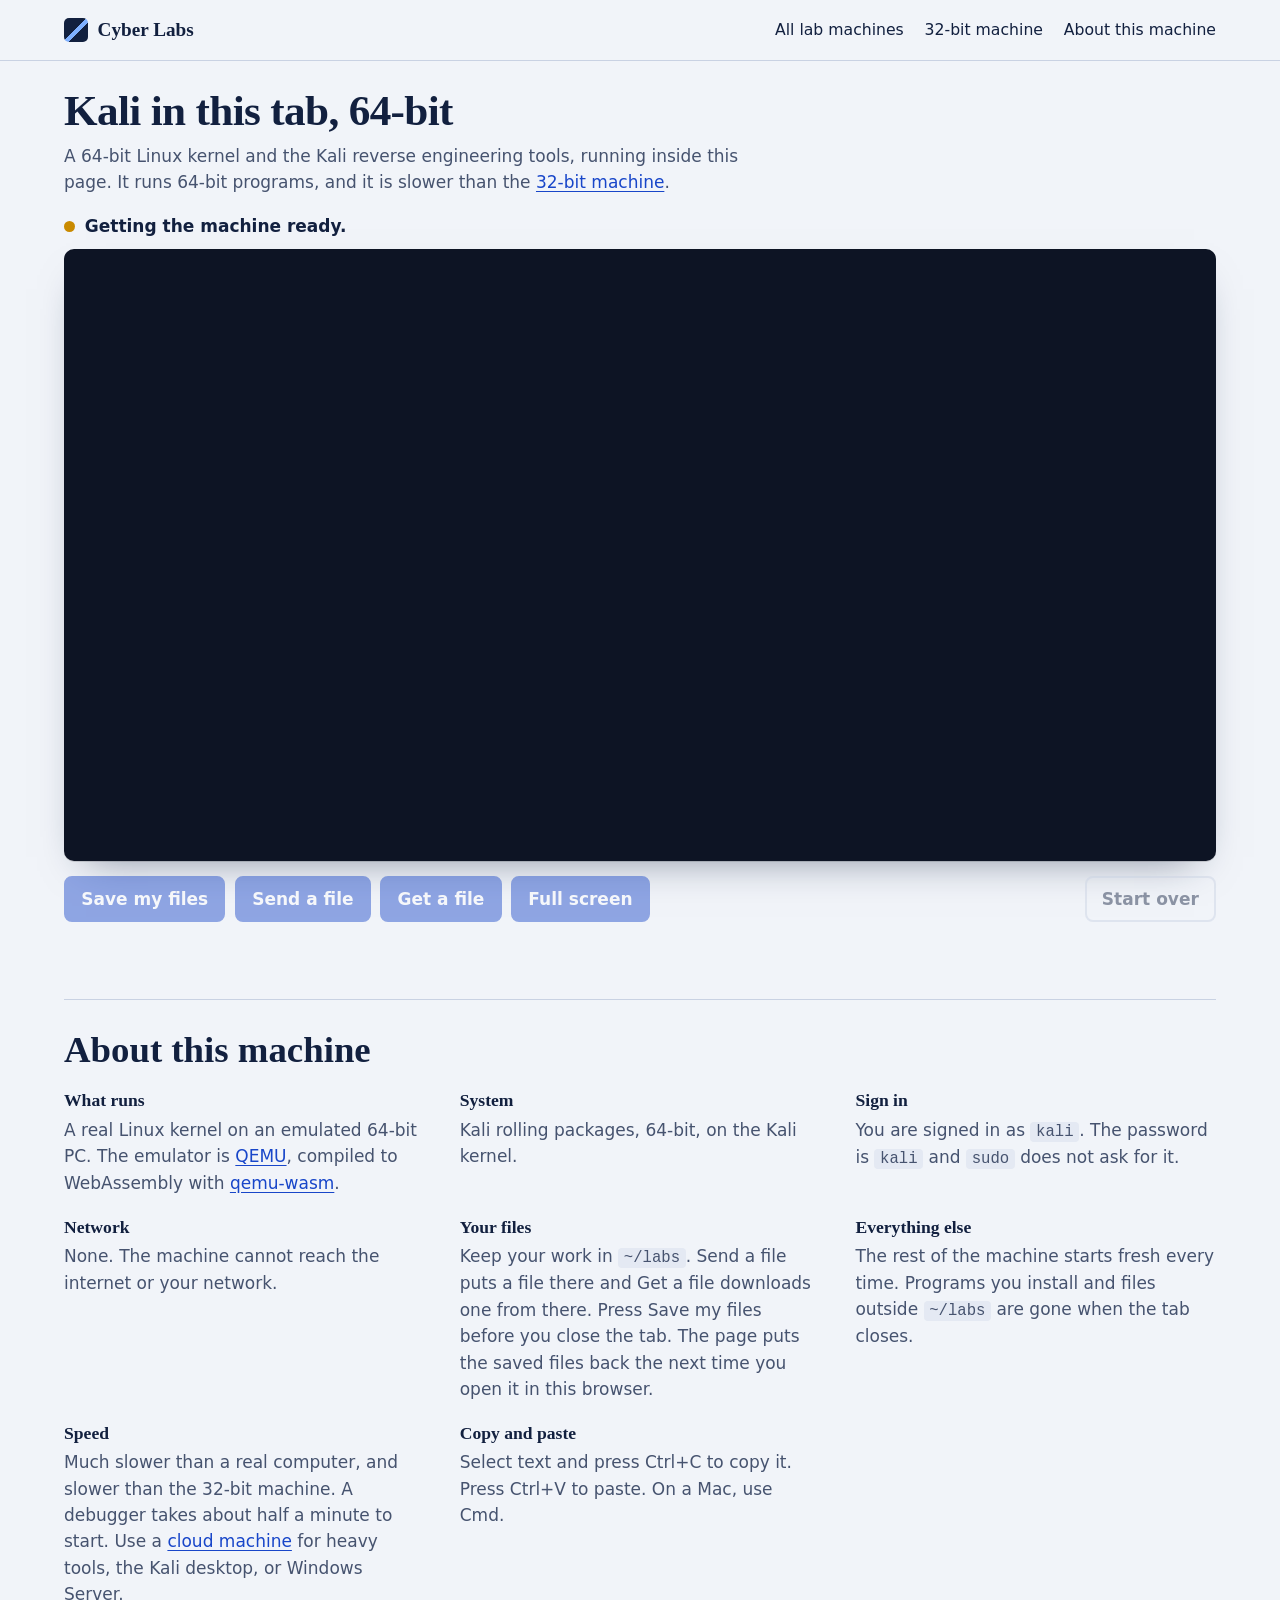
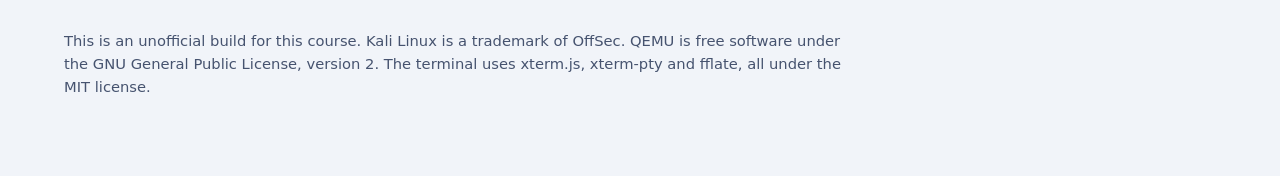
==== docs/kali-browser64/index.html @ 0356925c "Add Kali in this tab, 64-bit (QEMU compiled to WebAssembly) Keeps the 32-bit v86 machine and adds a " ====
<!doctype html>
<html lang="en">
<head>
<meta charset="utf-8">
<meta name="viewport" content="width=device-width, initial-scale=1">
<title>Kali in this tab, 64-bit: a Linux kernel running in your browser</title>
<meta name="description" content="Kali Linux reverse engineering tools on a real 64-bit Linux kernel that runs inside this browser tab. No account, no install, no time limit.">
<meta name="color-scheme" content="light">
<link rel="icon" href="../assets/favicon.svg" type="image/svg+xml">
<link rel="stylesheet" href="../styles.css">
<link rel="stylesheet" href="xterm/xterm.css">
<link rel="stylesheet" href="../kali-browser/vm.css">
</head>
<body class="vm-page">

<header class="top">
  <div class="wrap top-row">
    <p class="brand"><a class="brand-link" href="../"><span class="brand-mark" aria-hidden="true"></span><span>Cyber Labs</span></a></p>
    <nav aria-label="Shortcuts">
      <a href="../#machines">All lab machines</a>
      <a href="../kali-browser/">32-bit machine</a>
      <a href="#about">About this machine</a>
    </nav>
  </div>
</header>

<main class="wrap vm-main">
  <div class="vm-head">
    <h1>Kali in this tab, 64-bit</h1>
    <p class="vm-lede">A 64-bit Linux kernel and the Kali reverse engineering tools, running inside this page. It runs 64-bit programs, and it is slower than the <a href="../kali-browser/">32-bit machine</a>.</p>
  </div>

  <p class="vm-status" id="status" role="status" aria-live="polite"><span class="vm-dot" id="status-dot"></span><span id="status-text">Getting the machine ready.</span></p>
  <div class="vm-progress" id="progress" hidden><div id="progress-bar"></div></div>

  <div class="vm-screen" id="screen">
    <div id="terminal" aria-label="Kali terminal"></div>
  </div>

  <div class="vm-controls" id="controls">
    <button type="button" id="btn-save" disabled>Save my files</button>
    <button type="button" id="btn-send" disabled>Send a file</button>
    <button type="button" id="btn-get" disabled>Get a file</button>
    <button type="button" id="btn-full" disabled>Full screen</button>
    <button type="button" id="btn-reset" class="quiet" disabled>Start over</button>
    <input type="file" id="file-input" multiple hidden>
  </div>
  <p class="vm-note" id="note" aria-live="polite"></p>

  <section class="vm-about" id="about">
    <h2>About this machine</h2>
    <dl class="vm-facts">
      <div><dt>What runs</dt><dd>A real Linux kernel on an emulated 64-bit PC. The emulator is <a href="https://www.qemu.org/" target="_blank" rel="noopener">QEMU</a>, compiled to WebAssembly with <a href="https://github.com/ktock/qemu-wasm" target="_blank" rel="noopener">qemu-wasm</a>.</dd></div>
      <div><dt>System</dt><dd id="fact-system">Kali rolling packages, 64-bit, on the Kali kernel.</dd></div>
      <div><dt>Sign in</dt><dd>You are signed in as <code>kali</code>. The password is <code>kali</code> and <code>sudo</code> does not ask for it.</dd></div>
      <div><dt>Network</dt><dd>None. The machine cannot reach the internet or your network.</dd></div>
      <div><dt>Your files</dt><dd>Keep your work in <code>~/labs</code>. Send a file puts a file there and Get a file downloads one from there. Press Save my files before you close the tab. The page puts the saved files back the next time you open it in this browser.</dd></div>
      <div><dt>Everything else</dt><dd>The rest of the machine starts fresh every time. Programs you install and files outside <code>~/labs</code> are gone when the tab closes.</dd></div>
      <div><dt>Speed</dt><dd>Much slower than a real computer, and slower than the 32-bit machine. A debugger takes about half a minute to start. Use a <a href="../#machines">cloud machine</a> for heavy tools, the Kali desktop, or Windows Server.</dd></div>
      <div><dt>Copy and paste</dt><dd>Select text and press Ctrl+C to copy it. Press Ctrl+V to paste. On a Mac, use Cmd.</dd></div>
    </dl>
    <p class="vm-small">This is an unofficial build for this course. Kali Linux is a trademark of OffSec. QEMU is free software under the GNU General Public License, version 2. <span id="fact-source"></span> The terminal uses xterm.js, xterm-pty and fflate, all under the MIT license. <span id="fact-built"></span></p>
  </section>
</main>

<dialog id="confirm">
  <form method="dialog">
    <p id="confirm-text"></p>
    <div class="vm-dialog-row">
      <button value="cancel" class="quiet">Cancel</button>
      <button value="ok" id="confirm-ok">Continue</button>
    </div>
  </form>
</dialog>

<dialog id="ask">
  <form method="dialog">
    <label for="ask-input" id="ask-label"></label>
    <input type="text" id="ask-input" autocomplete="off" spellcheck="false">
    <div class="vm-dialog-row">
      <button value="cancel" class="quiet">Cancel</button>
      <button value="ok">Get the file</button>
    </div>
  </form>
</dialog>

<script src="xterm/xterm.js"></script>
<script src="xterm/addon-fit.js"></script>
<script src="xterm-pty/index.js"></script>
<script src="fflate/fflate.js"></script>
<script src="lab-disk.js"></script>
<script src="vm64.js"></script>
</body>
</html>
---- docs/styles.css ----
/* Cyber Labs. Plain CSS, no external files. */

:root {
  --ink: #12203f;
  --ink-soft: #46536f;
  --paper: #f1f4f9;
  --panel: #ffffff;
  --line: #c9d2e3;
  --action: #1846c9;
  --action-dark: #10318f;
  --kali: #2f62e8;
  --windows: #0c7a70;
  --note-bg: #fff4d6;
  --note-ink: #6b4300;
  --serif: "Iowan Old Style", "Palatino Linotype", Palatino, "Book Antiqua", Georgia, serif;
  --sans: system-ui, -apple-system, "Segoe UI", Roboto, "Helvetica Neue", Arial, sans-serif;
  --mono: ui-monospace, "SF Mono", Menlo, Consolas, monospace;
  --measure: 34rem;
}

*, *::before, *::after { box-sizing: border-box; }

html { -webkit-text-size-adjust: 100%; scroll-behavior: smooth; }

body {
  margin: 0;
  background: var(--paper);
  color: var(--ink);
  font-family: var(--sans);
  font-size: 1.0625rem;
  line-height: 1.55;
}

h1, h2, h3 { font-family: var(--serif); font-weight: 600; line-height: 1.12; margin: 0; }
h1 { font-size: clamp(2.3rem, 5.4vw, 4rem); letter-spacing: -0.015em; }
h2 { font-size: clamp(1.7rem, 3vw, 2.3rem); }
h3 { font-size: 1.25rem; }
p { margin: 0 0 0.9rem; }
a { color: var(--action); text-underline-offset: 0.16em; }
a:hover { color: var(--action-dark); }
code {
  font-family: var(--mono);
  font-size: 0.92em;
  background: #e4e9f3;
  padding: 0.08em 0.36em;
  border-radius: 4px;
}

:focus-visible { outline: 3px solid #f2a900; outline-offset: 3px; border-radius: 4px; }

.wrap { width: min(72rem, 100% - 2.5rem); margin-inline: auto; }

.skip {
  position: absolute; left: 1rem; top: -4rem;
  background: var(--ink); color: #fff; padding: 0.6rem 0.9rem; border-radius: 6px; z-index: 10;
}
.skip:focus { top: 1rem; color: #fff; }

/* Top bar */
.top { border-bottom: 1px solid var(--line); background: var(--paper); }
.top-row { display: flex; align-items: center; justify-content: space-between; gap: 1rem; min-height: 3.75rem; flex-wrap: wrap; }
.brand { display: flex; align-items: center; gap: 0.6rem; margin: 0; font-family: var(--serif); font-weight: 600; font-size: 1.2rem; }
.brand-mark {
  width: 1.5rem; height: 1.5rem; border-radius: 5px; background: var(--ink);
  background-image: linear-gradient(135deg, transparent 0 46%, #7fb0ff 46% 60%, transparent 60%);
}
.top nav { display: flex; gap: 1.3rem; flex-wrap: wrap; font-size: 0.98rem; }
.top nav a { color: var(--ink); text-decoration: none; padding: 0.4rem 0; }
.top nav a:hover { text-decoration: underline; }

/* Hero */
.hero { padding: clamp(2.2rem, 6vw, 4.5rem) 0 clamp(2rem, 5vw, 3.5rem); }
.hero-grid { display: grid; grid-template-columns: minmax(0, 1fr) minmax(0, 1.05fr); gap: clamp(1.5rem, 4vw, 3.5rem); align-items: center; }
.lede { font-size: 1.2rem; color: var(--ink-soft); max-width: var(--measure); margin-top: 1.2rem; }

.course-picker { margin-top: 1.8rem; }
.course-picker > p:first-child { margin-bottom: 0.6rem; font-weight: 600; }
.chips { display: flex; flex-wrap: wrap; gap: 0.5rem; }
.chip {
  font: inherit; font-weight: 600; cursor: pointer;
  padding: 0.5rem 0.95rem; min-height: 2.75rem;
  background: var(--panel); color: var(--ink);
  border: 1.5px solid var(--ink); border-radius: 999px;
}
.chip:hover { background: #e3e9f6; }
.chip[aria-pressed="true"] { background: var(--ink); color: #fff; }
.course-note { min-height: 3.3rem; margin: 0.7rem 0 0; color: var(--ink-soft); }

.screen { margin: 0; }
.screen-bar {
  display: flex; align-items: center; gap: 0.7rem;
  background: var(--ink); color: #dbe6ff;
  padding: 0.5rem 0.75rem; border-radius: 10px 10px 0 0; font-size: 0.82rem;
}
.screen-tab { background: #2a3c68; color: #fff; padding: 0.2rem 0.7rem; border-radius: 6px; white-space: nowrap; }
.screen-url { font-family: var(--mono); min-width: 0; flex: 1 1 auto; overflow: hidden; text-overflow: ellipsis; white-space: nowrap; opacity: 0.85; }
.screen img { display: block; width: 100%; height: auto; border: 1px solid var(--ink); border-top: 0; border-radius: 0 0 10px 10px; }
.screen figcaption { font-size: 0.88rem; color: var(--ink-soft); margin-top: 0.55rem; }

/* Sections */
.section { padding: clamp(2rem, 5vw, 3.5rem) 0; border-top: 1px solid var(--line); }
.section-intro { color: var(--ink-soft); max-width: 44rem; margin-top: 0.7rem; }
.section h2 + p, .section h2 + ol, .section h3 + p, .section h3 + ul, .section h2 + ul { margin-top: 0.8rem; }
.two-col { display: grid; grid-template-columns: repeat(2, minmax(0, 1fr)); gap: clamp(1.5rem, 5vw, 4rem); }
.two-col p, .two-col li { max-width: var(--measure); }

.notice { background: var(--note-bg); color: var(--note-ink); border-left: 4px solid #d99a00; padding: 0.8rem 1rem; border-radius: 4px; max-width: 48rem; }

/* Machine roster */
.roster { list-style: none; margin: 1.6rem 0 0; padding: 0; border-top: 2px solid var(--ink); }
.machine {
  display: grid;
  grid-template-columns: minmax(0, 1.5fr) minmax(0, 1.15fr) 17rem;
  gap: 0.6rem 2.5rem; align-items: start;
  padding: 1.4rem 0; border-bottom: 1px solid var(--line);
}
.machine-name { display: flex; align-items: baseline; gap: 0.6rem; flex-wrap: wrap; }
.machine-name h3 { font-size: 1.5rem; }
.family { display: inline-flex; align-items: center; gap: 0.4rem; font-size: 0.86rem; font-weight: 600; color: var(--ink-soft); }
.family::before { content: ""; width: 0.7rem; height: 0.7rem; border-radius: 2px; background: var(--kali); }
.family[data-family="windows"]::before { background: var(--windows); }
.tag { font-size: 0.8rem; font-weight: 700; padding: 0.1rem 0.5rem; border-radius: 4px; background: var(--note-bg); color: var(--note-ink); }
.tag-course { background: var(--ink); color: #fff; }
.machine-summary { margin: 0.5rem 0 0; color: var(--ink-soft); max-width: 32rem; }
.machine-facts { margin: 0.2rem 0 0; padding: 0; list-style: none; font-size: 0.96rem; }
.machine-facts li { padding: 0.18rem 0; }
.machine-facts li + li { border-top: 1px dotted var(--line); }
.machine-go { display: flex; flex-direction: column; align-items: stretch; gap: 0.5rem; }
.launch {
  display: inline-flex; align-items: center; justify-content: center; text-align: center;
  min-height: 3rem; padding: 0.7rem 1.1rem;
  background: var(--action); color: #fff; font-weight: 700; text-decoration: none;
  border-radius: 8px; border: 0;
}
.launch:hover { background: var(--action-dark); color: #fff; }
.launch[aria-disabled="true"] { background: #8d98b3; pointer-events: none; }
.launch-alt { font-size: 0.9rem; text-align: center; }
.machine.is-other { opacity: 0.55; }
.machine.is-other:hover, .machine.is-other:focus-within { opacity: 1; }
.beta-note { font-size: 0.88rem; color: var(--note-ink); margin: 0.4rem 0 0; }

/* Steps */
.steps { list-style: none; counter-reset: step; margin: 1.6rem 0 0; padding: 0; display: grid; grid-template-columns: repeat(3, minmax(0, 1fr)); gap: 2rem; }
.steps li { counter-increment: step; border-top: 2px solid var(--ink); padding-top: 0.9rem; }
.steps li::before { content: counter(step); font-family: var(--serif); font-size: 2.6rem; line-height: 1; display: block; margin-bottom: 0.4rem; }
.steps h3 { margin-bottom: 0.45rem; }
.steps p { color: var(--ink-soft); margin: 0; }

.plain-steps, .plain-list { padding-left: 1.25rem; margin: 0.8rem 0 1rem; }
.plain-steps li, .plain-list li { margin-bottom: 0.45rem; }

/* Hours table */
.hours { border-collapse: collapse; width: 100%; max-width: 34rem; margin: 0.4rem 0 1rem; font-variant-numeric: tabular-nums; }
.hours th, .hours td { text-align: left; padding: 0.55rem 0.6rem 0.55rem 0; border-bottom: 1px solid var(--line); vertical-align: top; }
.hours thead th { border-bottom: 2px solid var(--ink); font-size: 0.9rem; }
.hours th:nth-child(n+3), .hours td.num { text-align: right; }
.hours td.num { font-family: var(--serif); font-size: 1.35rem; font-weight: 600; }
.hours th:last-child, .hours td:last-child { padding-right: 0; }

/* Help */
.faq { margin-top: 1.2rem; max-width: 48rem; border-top: 2px solid var(--ink); }
.faq details { border-bottom: 1px solid var(--line); }
.faq summary { cursor: pointer; padding: 0.95rem 0; font-weight: 600; font-size: 1.08rem; }
.faq details p { color: var(--ink-soft); padding-bottom: 0.4rem; max-width: 42rem; }

/* Footer */
.foot { border-top: 1px solid var(--line); padding: 2rem 0 3rem; font-size: 0.9rem; color: var(--ink-soft); }
.foot p { max-width: 52rem; margin-bottom: 0.5rem; }

@media (max-width: 60rem) {
  .hero-grid { grid-template-columns: minmax(0, 1fr); }
  .machine { grid-template-columns: minmax(0, 1fr); }
  .machine-go { max-width: 22rem; }
  .steps { grid-template-columns: minmax(0, 1fr); gap: 1.4rem; }
  .two-col { grid-template-columns: minmax(0, 1fr); }
}

@media (prefers-reduced-motion: reduce) {
  html { scroll-behavior: auto; }
}
---- docs/kali-browser/vm.css ----
/* Kali in this tab. Uses the colors and type of the main site. */
.vm-page { min-height: 100vh; }
.brand-link { display: inline-flex; align-items: center; gap: 0.6rem; color: inherit; text-decoration: none; }
.vm-main { padding-block: 1.6rem 4rem; }
.vm-head h1 { font-size: clamp(1.9rem, 3.4vw, 2.7rem); }
.vm-lede { margin: 0.5rem 0 1.1rem; color: var(--ink-soft); max-width: 44rem; }

.vm-status { display: flex; align-items: center; gap: 0.6rem; margin: 0 0 0.6rem; font-weight: 600; }
.vm-dot { width: 0.7rem; height: 0.7rem; border-radius: 50%; background: #c98a00; flex: none; }
.vm-dot.running { background: #1d8a4a; }
.vm-dot.failed { background: #b3261e; }
.vm-progress { height: 6px; background: var(--line); border-radius: 3px; overflow: hidden; margin-bottom: 0.7rem; max-width: 30rem; }
.vm-progress > div { height: 100%; width: 0; background: var(--action); transition: width 0.2s linear; }

.vm-screen {
  background: #0d1424;
  border-radius: 10px;
  padding: 0.7rem 0.4rem 0.7rem 0.8rem;
  height: min(68vh, 44rem);
  min-height: 18rem;
  box-shadow: 0 1px 0 #00000022, 0 18px 40px -22px #12203f88;
}
.vm-screen:fullscreen { height: 100vh; border-radius: 0; }
#terminal { height: 100%; width: 100%; }
#terminal .xterm { height: 100%; }
#terminal .xterm-viewport { background: transparent !important; }

.vm-controls { display: flex; flex-wrap: wrap; gap: 0.6rem; margin-top: 0.9rem; }
.vm-controls button, dialog button {
  font: inherit; font-weight: 600; cursor: pointer;
  color: #fff; background: var(--action); border: 2px solid var(--action);
  padding: 0.5rem 0.95rem; border-radius: 8px;
}
.vm-controls button:hover:not(:disabled), dialog button:hover { background: var(--action-dark); border-color: var(--action-dark); }
.vm-controls button.quiet, dialog button.quiet { background: transparent; color: var(--ink); border-color: var(--line); }
.vm-controls button.quiet:hover:not(:disabled), dialog button.quiet:hover { background: #e4e9f3; border-color: var(--ink-soft); }
.vm-controls button:disabled { opacity: 0.45; cursor: default; }
.vm-controls #btn-reset { margin-left: auto; }
.vm-note { min-height: 1.6rem; margin: 0.6rem 0 0; color: var(--ink-soft); }
.vm-note.bad { color: #8c1d18; font-weight: 600; }

.vm-about { margin-top: 2.6rem; border-top: 1px solid var(--line); padding-top: 1.8rem; }
.vm-facts { display: grid; grid-template-columns: repeat(auto-fit, minmax(min(100%, 19rem), 1fr)); gap: 1.1rem 2.2rem; margin: 1.1rem 0 1.4rem; }
.vm-facts dt { font-family: var(--serif); font-weight: 600; font-size: 1.1rem; }
.vm-facts dd { margin: 0.15rem 0 0; color: var(--ink-soft); }
.vm-small { font-size: 0.92rem; color: var(--ink-soft); max-width: 50rem; }

dialog { border: 1px solid var(--line); border-radius: 12px; padding: 1.3rem 1.4rem; max-width: min(30rem, 92vw); color: var(--ink); }
dialog::backdrop { background: #12203f66; }
dialog p, dialog label { display: block; margin: 0 0 0.9rem; }
dialog input[type="text"] { font: inherit; font-family: var(--mono); width: 100%; padding: 0.5rem 0.6rem; border: 1px solid var(--ink-soft); border-radius: 6px; margin-bottom: 1rem; }
.vm-dialog-row { display: flex; justify-content: flex-end; gap: 0.6rem; }

@media (max-width: 40rem) {
  .vm-screen { height: 60vh; padding-left: 0.5rem; }
  .vm-controls #btn-reset { margin-left: 0; }
}
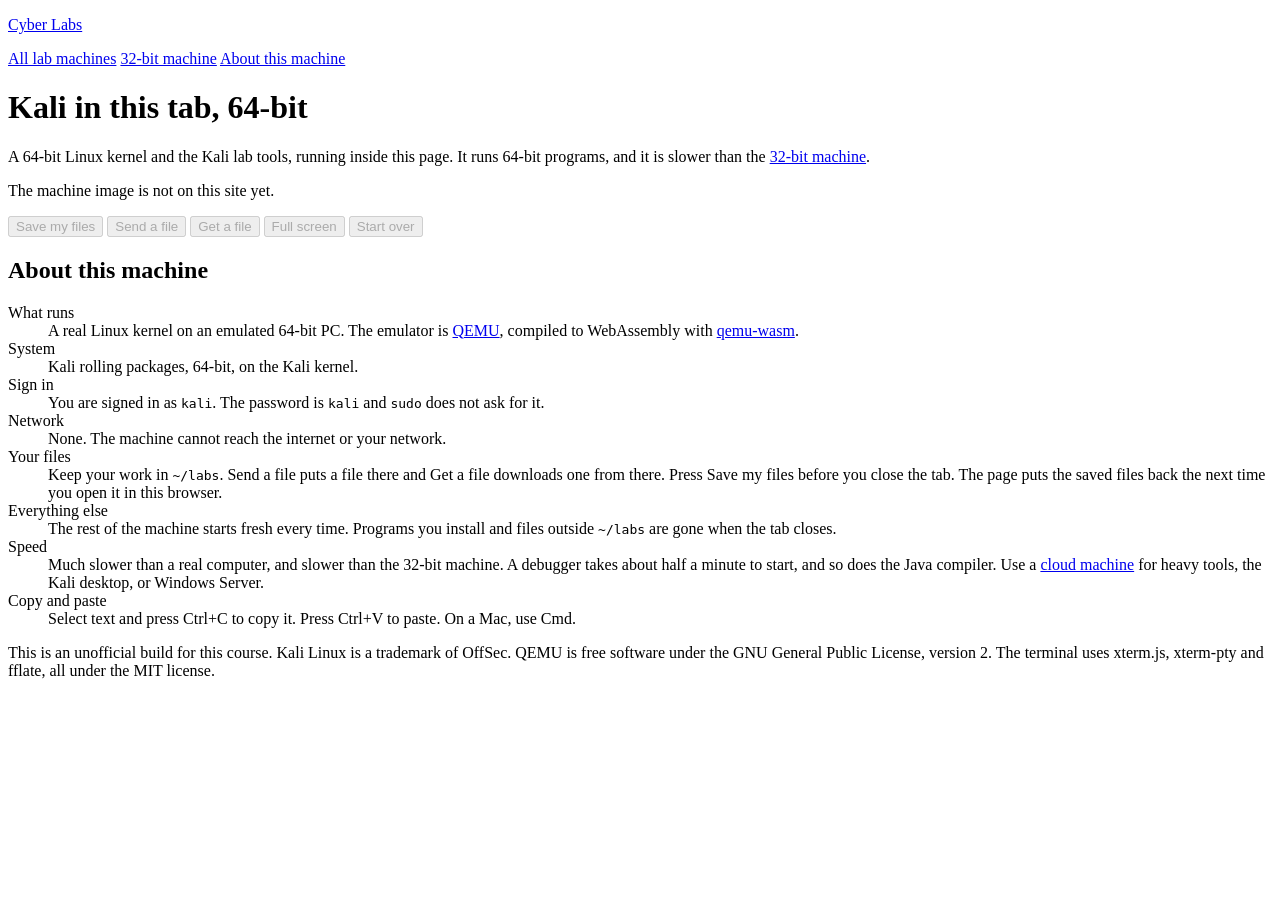
==== commit 48a6ae73: "Put the lab tools in both tab machines and move the 64-bit machine to its own site Both machines: Ja" ====
--- a/docs/kali-browser64/index.html
+++ b/docs/kali-browser64/index.html
@@ -6,19 +6,22 @@
 <title>Kali in this tab, 64-bit: a Linux kernel running in your browser</title>
 <meta name="description" content="Kali Linux reverse engineering tools on a real 64-bit Linux kernel that runs inside this browser tab. No account, no install, no time limit.">
 <meta name="color-scheme" content="light">
-<link rel="icon" href="../assets/favicon.svg" type="image/svg+xml">
-<link rel="stylesheet" href="../styles.css">
+<!-- This page is published on its own site, /cyber-labs-kali64/, because the
+     machine image is too large to share a site with the 32-bit machine. The
+     style sheets and the links below belong to the main site, /cyber-labs/. -->
+<link rel="icon" href="/cyber-labs/assets/favicon.svg" type="image/svg+xml">
+<link rel="stylesheet" href="/cyber-labs/styles.css">
 <link rel="stylesheet" href="xterm/xterm.css">
-<link rel="stylesheet" href="../kali-browser/vm.css">
+<link rel="stylesheet" href="/cyber-labs/kali-browser/vm.css">
 </head>
 <body class="vm-page">
 
 <header class="top">
   <div class="wrap top-row">
-    <p class="brand"><a class="brand-link" href="../"><span class="brand-mark" aria-hidden="true"></span><span>Cyber Labs</span></a></p>
+    <p class="brand"><a class="brand-link" href="/cyber-labs/"><span class="brand-mark" aria-hidden="true"></span><span>Cyber Labs</span></a></p>
     <nav aria-label="Shortcuts">
-      <a href="../#machines">All lab machines</a>
-      <a href="../kali-browser/">32-bit machine</a>
+      <a href="/cyber-labs/#machines">All lab machines</a>
+      <a href="/cyber-labs/kali-browser/">32-bit machine</a>
       <a href="#about">About this machine</a>
     </nav>
   </div>
@@ -27,7 +30,7 @@
 <main class="wrap vm-main">
   <div class="vm-head">
     <h1>Kali in this tab, 64-bit</h1>
-    <p class="vm-lede">A 64-bit Linux kernel and the Kali reverse engineering tools, running inside this page. It runs 64-bit programs, and it is slower than the <a href="../kali-browser/">32-bit machine</a>.</p>
+    <p class="vm-lede">A 64-bit Linux kernel and the Kali lab tools, running inside this page. It runs 64-bit programs, and it is slower than the <a href="/cyber-labs/kali-browser/">32-bit machine</a>.</p>
   </div>
 
   <p class="vm-status" id="status" role="status" aria-live="polite"><span class="vm-dot" id="status-dot"></span><span id="status-text">Getting the machine ready.</span></p>
@@ -56,7 +59,7 @@
       <div><dt>Network</dt><dd>None. The machine cannot reach the internet or your network.</dd></div>
       <div><dt>Your files</dt><dd>Keep your work in <code>~/labs</code>. Send a file puts a file there and Get a file downloads one from there. Press Save my files before you close the tab. The page puts the saved files back the next time you open it in this browser.</dd></div>
       <div><dt>Everything else</dt><dd>The rest of the machine starts fresh every time. Programs you install and files outside <code>~/labs</code> are gone when the tab closes.</dd></div>
-      <div><dt>Speed</dt><dd>Much slower than a real computer, and slower than the 32-bit machine. A debugger takes about half a minute to start. Use a <a href="../#machines">cloud machine</a> for heavy tools, the Kali desktop, or Windows Server.</dd></div>
+      <div><dt>Speed</dt><dd>Much slower than a real computer, and slower than the 32-bit machine. A debugger takes about half a minute to start, and so does the Java compiler. Use a <a href="/cyber-labs/#machines">cloud machine</a> for heavy tools, the Kali desktop, or Windows Server.</dd></div>
       <div><dt>Copy and paste</dt><dd>Select text and press Ctrl+C to copy it. Press Ctrl+V to paste. On a Mac, use Cmd.</dd></div>
     </dl>
     <p class="vm-small">This is an unofficial build for this course. Kali Linux is a trademark of OffSec. QEMU is free software under the GNU General Public License, version 2. <span id="fact-source"></span> The terminal uses xterm.js, xterm-pty and fflate, all under the MIT license. <span id="fact-built"></span></p>
